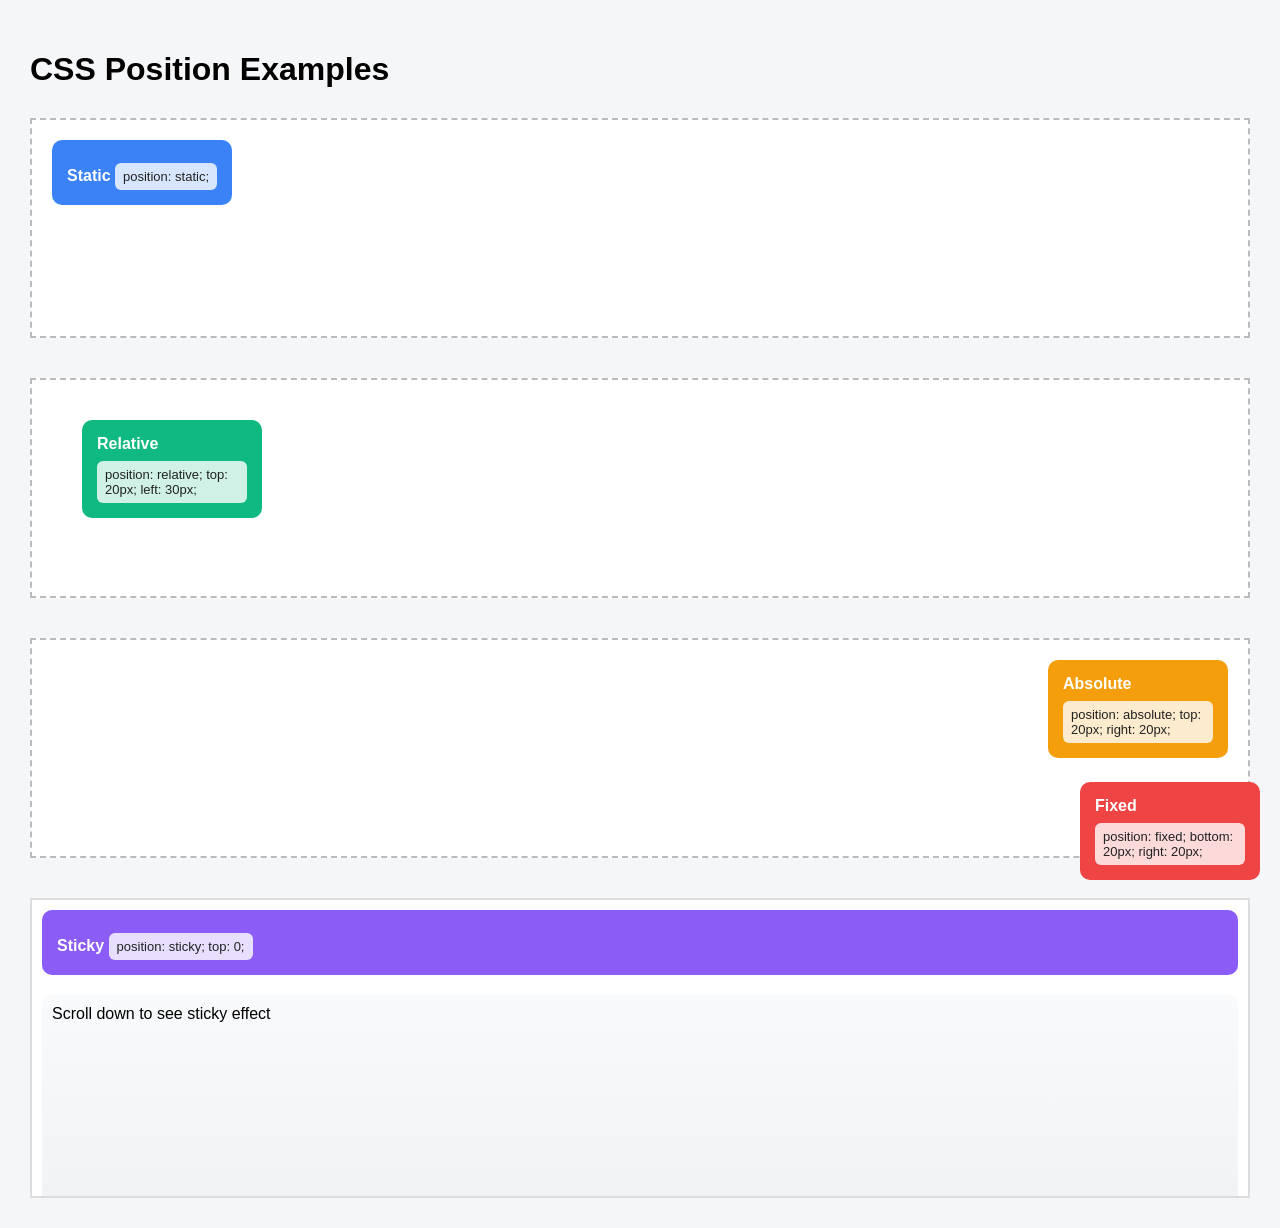
==== index.html @ c283fb8f "styles added" ====
<!DOCTYPE html>
<html lang="en">
<head>
  <meta charset="UTF-8" />
  <meta name="viewport" content="width=device-width, initial-scale=1.0" />
  <title>CSS Position Examples</title>
  <style>
    * {
      box-sizing: border-box;
      font-family: Arial, sans-serif;
    }

    body {
      margin: 0;
      padding: 30px;
      background: #f4f6f8;
    }

    h1 {
      margin-bottom: 30px;
    }

    .section {
      position: relative;
      margin-bottom: 40px;
      padding: 20px;
      height: 220px;
      border: 2px dashed #bbb;
      background: white;
    }

    .box {
      width: 180px;
      padding: 15px;
      color: white;
      border-radius: 10px;
      font-weight: bold;
    }

    .static-box {
      position: static;
      background: #3b82f6;
    }

    .relative-box {
      position: relative;
      top: 20px;
      left: 30px;
      background: #10b981;
    }

    .absolute-parent {
      position: relative;
    }

    .absolute-box {
      position: absolute;
      top: 20px;
      right: 20px;
      background: #f59e0b;
    }

    .fixed-box {
      position: fixed;
      bottom: 20px;
      right: 20px;
      background: #ef4444;
      z-index: 1000;
    }

    .sticky-wrapper {
      height: 300px;
      overflow: auto;
      border: 2px solid #ddd;
      background: #fff;
      padding: 10px;
    }

    .sticky-box {
      position: sticky;
      top: 0;
      background: #8b5cf6;
      padding: 15px;
      border-radius: 10px;
      color: white;
      font-weight: bold;
      margin-bottom: 20px;
    }

    .content {
      height: 500px;
      background: linear-gradient(#f9fafb, #e5e7eb);
      padding: 10px;
      border-radius: 8px;
    }

    .label {
      font-size: 13px;
      margin-top: 8px;
      color: #222;
      font-weight: normal;
      background: rgba(255,255,255,0.8);
      padding: 6px 8px;
      border-radius: 6px;
      display: inline-block;
    }
  </style>
</head>
<body>

  <h1>CSS Position Examples</h1>

  <!-- Static -->
  <div class="section">
    <div class="box static-box">
      Static
      <div class="label">position: static;</div>
    </div>
  </div>

  <!-- Relative -->
  <div class="section">
    <div class="box relative-box">
      Relative
      <div class="label">position: relative; top: 20px; left: 30px;</div>
    </div>
  </div>

  <!-- Absolute -->
  <div class="section absolute-parent">
    <div class="box absolute-box">
      Absolute
      <div class="label">position: absolute; top: 20px; right: 20px;</div>
    </div>
  </div>

  <!-- Sticky -->
  <div class="sticky-wrapper">
    <div class="sticky-box">
      Sticky
      <div class="label">position: sticky; top: 0;</div>
    </div>
    <div class="content">
      Scroll down to see sticky effect
    </div>
  </div>

  <!-- Fixed -->
  <div class="box fixed-box">
    Fixed
    <div class="label">position: fixed; bottom: 20px; right: 20px;</div>
  </div>

</body>
</html>
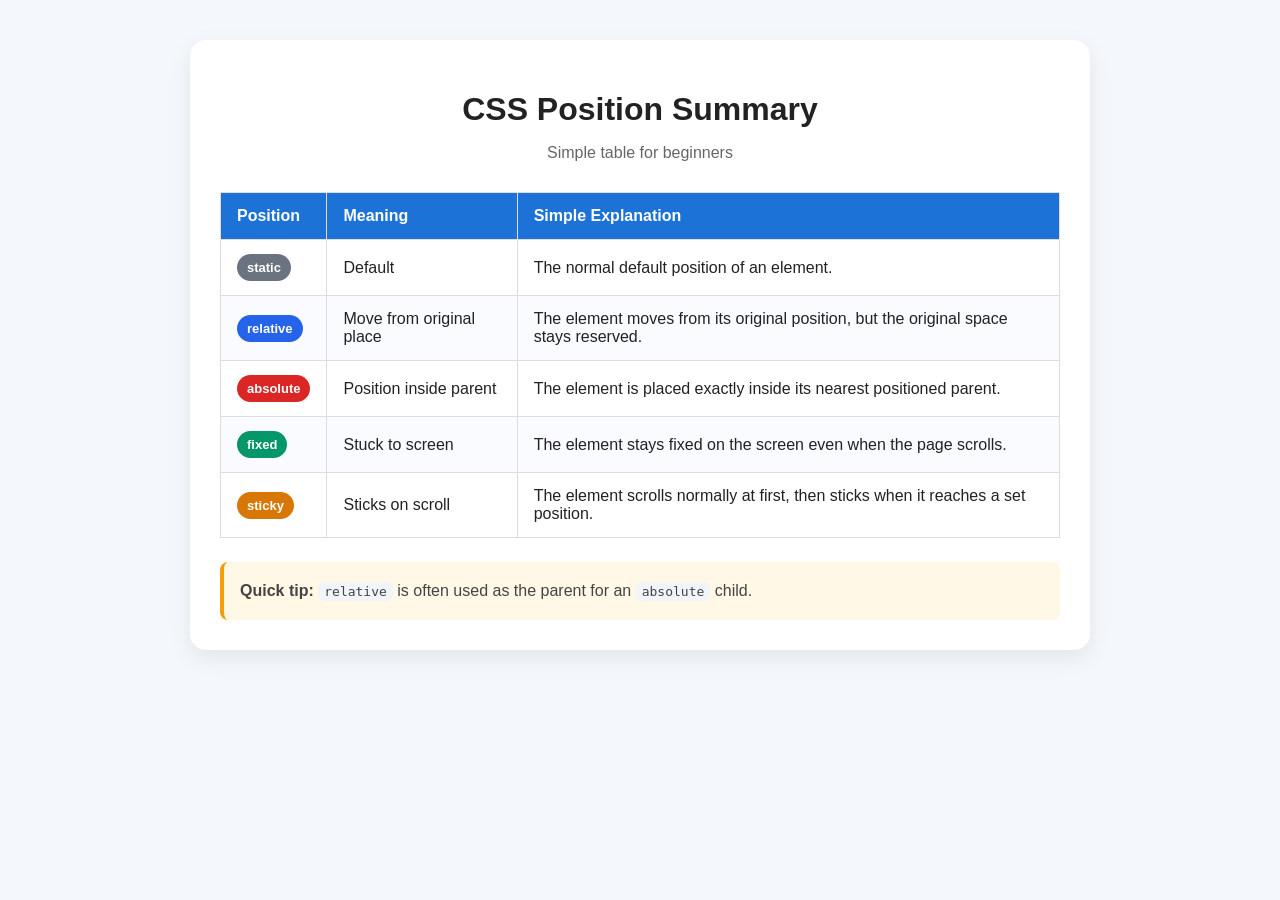
==== commit afdf9b76: "tutorial" ====
--- a/index.html
+++ b/index.html
@@ -3,153 +3,151 @@
 <head>
   <meta charset="UTF-8" />
   <meta name="viewport" content="width=device-width, initial-scale=1.0" />
-  <title>CSS Position Examples</title>
+  <title>CSS Position Table</title>
   <style>
     * {
       box-sizing: border-box;
-      font-family: Arial, sans-serif;
     }
 
     body {
       margin: 0;
+      padding: 40px 20px;
+      font-family: Arial, sans-serif;
+      background: #f4f7fb;
+      color: #222;
+    }
+
+    .wrapper {
+      max-width: 900px;
+      margin: 0 auto;
+      background: white;
       padding: 30px;
-      background: #f4f6f8;
+      border-radius: 16px;
+      box-shadow: 0 8px 24px rgba(0, 0, 0, 0.08);
     }
 
     h1 {
+      text-align: center;
+      margin-bottom: 10px;
+    }
+
+    .subtitle {
+      text-align: center;
+      color: #666;
       margin-bottom: 30px;
     }
 
-    .section {
-      position: relative;
-      margin-bottom: 40px;
-      padding: 20px;
-      height: 220px;
-      border: 2px dashed #bbb;
-      background: white;
+    .table-box {
+      overflow-x: auto;
     }
 
-    .box {
-      width: 180px;
-      padding: 15px;
-      color: white;
-      border-radius: 10px;
-      font-weight: bold;
+    table {
+      width: 100%;
+      border-collapse: collapse;
+      min-width: 700px;
     }
 
-    .static-box {
-      position: static;
-      background: #3b82f6;
+    th,
+    td {
+      border: 1px solid #ddd;
+      padding: 14px 16px;
+      text-align: left;
     }
 
-    .relative-box {
-      position: relative;
-      top: 20px;
-      left: 30px;
-      background: #10b981;
+    th {
+      background: #1d72d8;
+      color: white;
     }
 
-    .absolute-parent {
-      position: relative;
+    tr:nth-child(even) {
+      background: #f9fbff;
     }
 
-    .absolute-box {
-      position: absolute;
-      top: 20px;
-      right: 20px;
-      background: #f59e0b;
+    tr:hover {
+      background: #eef5ff;
     }
 
-    .fixed-box {
-      position: fixed;
-      bottom: 20px;
-      right: 20px;
-      background: #ef4444;
-      z-index: 1000;
+    .tag {
+      display: inline-block;
+      padding: 6px 10px;
+      border-radius: 999px;
+      font-size: 13px;
+      font-weight: bold;
+      color: white;
     }
 
-    .sticky-wrapper {
-      height: 300px;
-      overflow: auto;
-      border: 2px solid #ddd;
-      background: #fff;
-      padding: 10px;
+    .static { background: #6b7280; }
+    .relative { background: #2563eb; }
+    .absolute { background: #dc2626; }
+    .fixed { background: #059669; }
+    .sticky { background: #d97706; }
+
+    .note {
+      margin-top: 24px;
+      padding: 16px;
+      background: #fff8e7;
+      border-left: 4px solid #f59e0b;
+      border-radius: 8px;
+      color: #444;
+      line-height: 1.6;
     }
 
-    .sticky-box {
-      position: sticky;
-      top: 0;
-      background: #8b5cf6;
-      padding: 15px;
-      border-radius: 10px;
-      color: white;
-      font-weight: bold;
-      margin-bottom: 20px;
-    }
-
-    .content {
-      height: 500px;
-      background: linear-gradient(#f9fafb, #e5e7eb);
-      padding: 10px;
-      border-radius: 8px;
-    }
-
-    .label {
-      font-size: 13px;
-      margin-top: 8px;
-      color: #222;
-      font-weight: normal;
-      background: rgba(255,255,255,0.8);
-      padding: 6px 8px;
+    code {
+      background: #f1f5f9;
+      padding: 2px 6px;
       border-radius: 6px;
-      display: inline-block;
     }
   </style>
 </head>
 <body>
+  <div class="wrapper">
+    <h1>CSS Position Summary</h1>
+    <p class="subtitle">Simple table for beginners</p>
 
-  <h1>CSS Position Examples</h1>
+    <div class="table-box">
+      <table>
+        <thead>
+          <tr>
+            <th>Position</th>
+            <th>Meaning</th>
+            <th>Simple Explanation</th>
+          </tr>
+        </thead>
+        <tbody>
+          <tr>
+            <td><span class="tag static">static</span></td>
+            <td>Default</td>
+            <td>The normal default position of an element.</td>
+          </tr>
+          <tr>
+            <td><span class="tag relative">relative</span></td>
+            <td>Move from original place</td>
+            <td>The element moves from its original position, but the original space stays reserved.</td>
+          </tr>
+          <tr>
+            <td><span class="tag absolute">absolute</span></td>
+            <td>Position inside parent</td>
+            <td>The element is placed exactly inside its nearest positioned parent.</td>
+          </tr>
+          <tr>
+            <td><span class="tag fixed">fixed</span></td>
+            <td>Stuck to screen</td>
+            <td>The element stays fixed on the screen even when the page scrolls.</td>
+          </tr>
+          <tr>
+            <td><span class="tag sticky">sticky</span></td>
+            <td>Sticks on scroll</td>
+            <td>The element scrolls normally at first, then sticks when it reaches a set position.</td>
+          </tr>
+        </tbody>
+      </table>
+    </div>
 
-  <!-- Static -->
-  <div class="section">
-    <div class="box static-box">
-      Static
-      <div class="label">position: static;</div>
+    <div class="note">
+      <strong>Quick tip:</strong> 
+      <code>relative</code> is often used as the parent for an 
+      <code>absolute</code> child.
     </div>
   </div>
-
-  <!-- Relative -->
-  <div class="section">
-    <div class="box relative-box">
-      Relative
-      <div class="label">position: relative; top: 20px; left: 30px;</div>
-    </div>
-  </div>
-
-  <!-- Absolute -->
-  <div class="section absolute-parent">
-    <div class="box absolute-box">
-      Absolute
-      <div class="label">position: absolute; top: 20px; right: 20px;</div>
-    </div>
-  </div>
-
-  <!-- Sticky -->
-  <div class="sticky-wrapper">
-    <div class="sticky-box">
-      Sticky
-      <div class="label">position: sticky; top: 0;</div>
-    </div>
-    <div class="content">
-      Scroll down to see sticky effect
-    </div>
-  </div>
-
-  <!-- Fixed -->
-  <div class="box fixed-box">
-    Fixed
-    <div class="label">position: fixed; bottom: 20px; right: 20px;</div>
-  </div>
-
 </body>
 </html>
